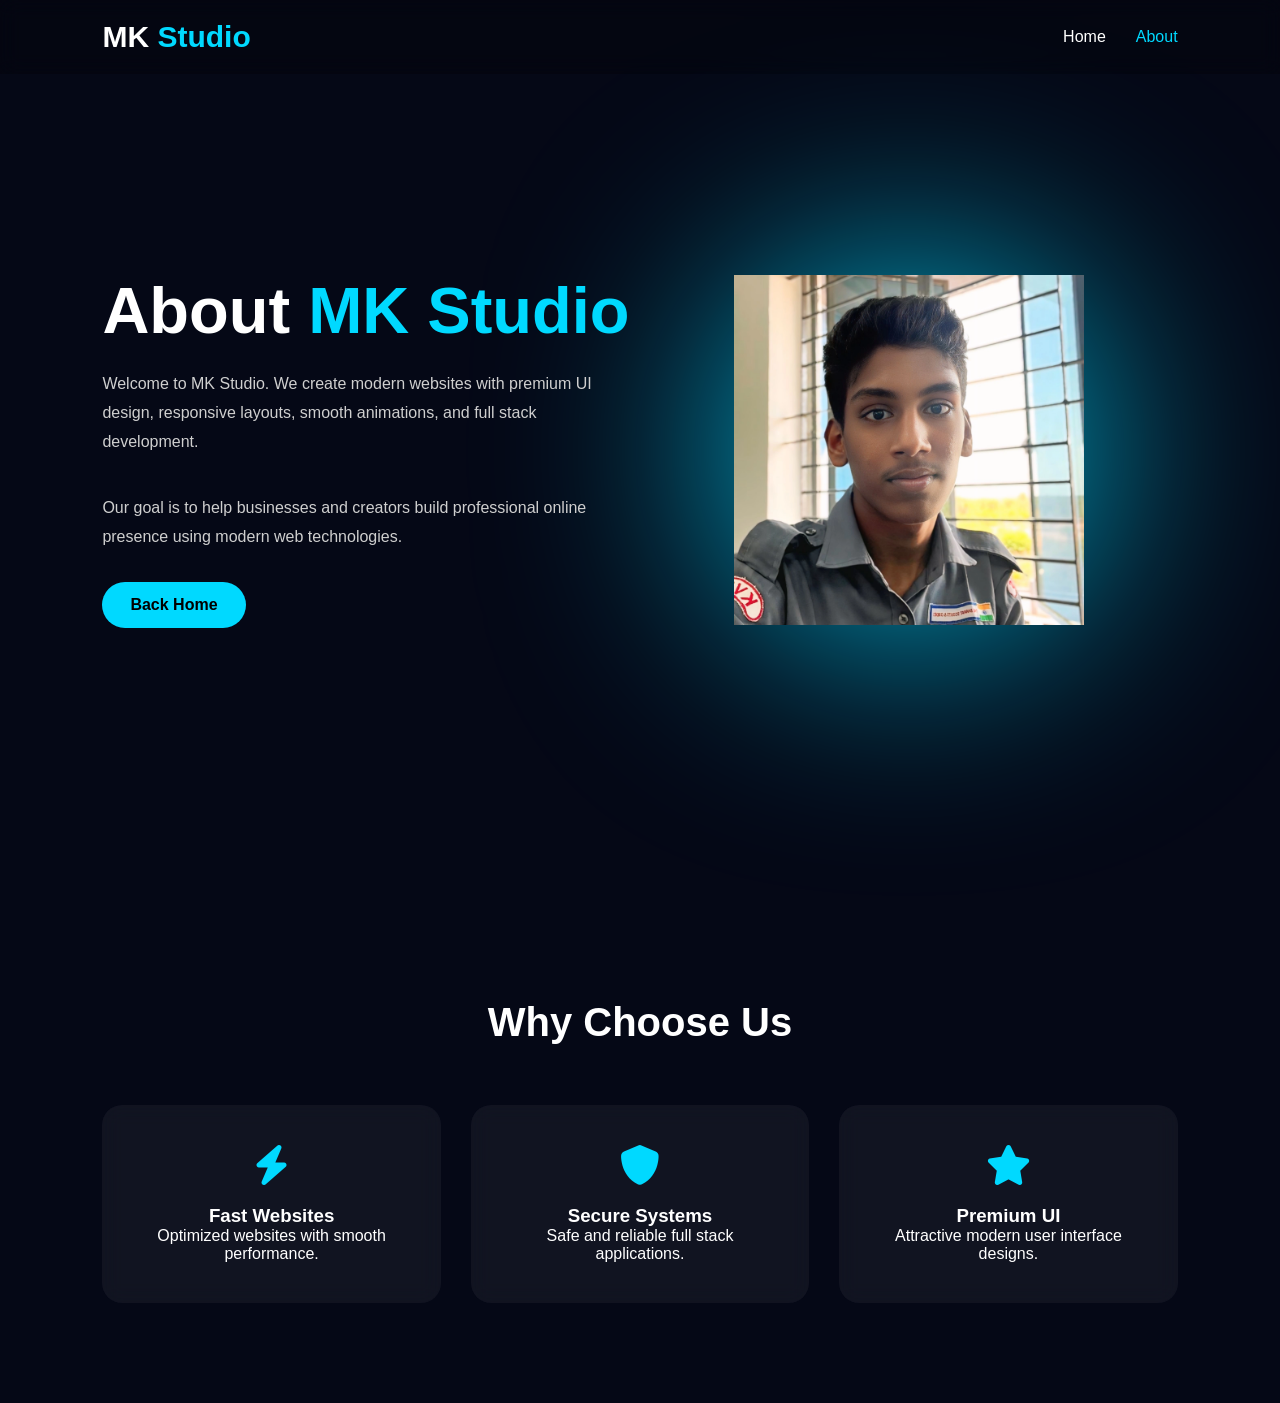
==== about.html @ 915d0017 "Add files via upload" ====
<!DOCTYPE html>
<html lang="en">
<head>
  <meta charset="UTF-8">
  <meta name="viewport" content="width=device-width, initial-scale=1.0">

  <title>About MK Studio</title>

  <link rel="stylesheet" href="style.css">

  <link rel="stylesheet"
  href="https://cdnjs.cloudflare.com/ajax/libs/font-awesome/6.5.2/css/all.min.css"/>
</head>
<body>

  <!-- NAVBAR -->
  <nav class="navbar">

    <div class="logo">
      MK <span>Studio</span>
    </div>

    <ul class="nav-links">
      <li><a href="index.html">Home</a></li>
      <li><a href="#about" class="active">About</a></li>
    </ul>

  </nav>

  <!-- ABOUT SECTION -->
  <section class="hero" id="about">

    <div class="hero-text">

      <h1>
        About <span>MK Studio</span>
      </h1>

      <p>
        Welcome to MK Studio. We create modern websites
        with premium UI design, responsive layouts,
        smooth animations, and full stack development.
      </p>

      <br>

      <p>
        Our goal is to help businesses and creators
        build professional online presence using modern web technologies.
      </p>

      <div class="hero-buttons">
        <a href="index.html" class="btn">
          Back Home
        </a>
      </div>

    </div>

    <div class="hero-image">

      <div class="circle"></div>

      <img src="n.jpg">

    </div>

  </section>

  <!-- CUSTOM SECTION -->
  <section>

    <h2 class="section-title">
      Why Choose Us
    </h2>

    <div class="service-container">

      <div class="service-card">
        <i class="fa-solid fa-bolt"></i>
        <h3>Fast Websites</h3>
        <p>
          Optimized websites with smooth performance.
        </p>
      </div>

      <div class="service-card">
        <i class="fa-solid fa-shield"></i>
        <h3>Secure Systems</h3>
        <p>
          Safe and reliable full stack applications.
        </p>
      </div>

      <div class="service-card">
        <i class="fa-solid fa-star"></i>
        <h3>Premium UI</h3>
        <p>
          Attractive modern user interface designs.
        </p>
      </div>

    </div>

  </section>

  <script src="script.js"></script>

</body>
</html>
---- style.css ----
/* =========================
FILE: style.css
========================= */

*{
  margin:0;
  padding:0;
  box-sizing:border-box;
  font-family:Arial;
}

html{
  scroll-behavior:smooth;
}

body{
  background:#050816;
  color:white;
  overflow-x:hidden;
}

/* GLOW */
.bg-glow{
  position:fixed;
  width:300px;
  height:300px;
  border-radius:50%;
  filter:blur(120px);
  z-index:-1;
}

.glow1{
  background:#ff004c;
  top:-100px;
  left:-100px;
}

.glow2{
  background:#00d9ff;
  bottom:-100px;
  right:-100px;
}

/* NAVBAR */
.navbar{
  width:100%;
  padding:20px 8%;
  display:flex;
  justify-content:space-between;
  align-items:center;
  position:fixed;
  top:0;
  z-index:1000;
  background:rgba(0,0,0,0.2);
  backdrop-filter:blur(10px);
}

.logo{
  font-size:30px;
  font-weight:bold;
}

.logo span{
  color:#00d9ff;
}

.nav-links{
  display:flex;
  gap:30px;
  list-style:none;
}

.nav-links a{
  color:white;
  text-decoration:none;
  transition:0.3s;
}

.nav-links a:hover,
.nav-links .active{
  color:#00d9ff;
}

.menu-btn{
  display:none;
  font-size:25px;
}

/* HERO */
.hero{
  min-height:100vh;
  display:flex;
  justify-content:space-between;
  align-items:center;
  padding:120px 8%;
  flex-wrap:wrap;
}

.hero-text{
  flex:1;
}

.hero-text h1{
  font-size:65px;
  line-height:1.2;
}

.hero-text span{
  color:#00d9ff;
}

.hero-text p{
  margin-top:20px;
  max-width:500px;
  line-height:1.8;
  color:#cfcfcf;
}

.hero-buttons{
  margin-top:30px;
  display:flex;
  gap:20px;
}

.btn{
  padding:14px 28px;
  background:#00d9ff;
  color:black;
  border-radius:40px;
  text-decoration:none;
  font-weight:bold;
  transition:0.3s;
}

.btn:hover{
  transform:translateY(-5px);
  box-shadow:0 0 20px #00d9ff;
}

.btn2{
  background:transparent;
  border:2px solid #00d9ff;
  color:white;
}

/* HERO IMAGE */
.hero-image{
  flex:1;
  display:flex;
  justify-content:center;
  position:relative;
}

.hero-image img{
  width:350px;
  animation:float 4s ease-in-out infinite;
}

.circle{
  position:absolute;
  width:350px;
  height:350px;
  border-radius:50%;
  background:#00d9ff;
  filter:blur(120px);
  z-index:-1;
}

@keyframes float{
  0%{
    transform:translateY(0px);
  }
  50%{
    transform:translateY(-20px);
  }
  100%{
    transform:translateY(0px);
  }
}

/* SECTION */
section{
  padding:100px 8%;
}

.section-title{
  text-align:center;
  font-size:40px;
  margin-bottom:60px;
}

/* SERVICES */
.service-container{
  display:grid;
  grid-template-columns:repeat(auto-fit,minmax(250px,1fr));
  gap:30px;
}

.service-card{
  background:rgba(255,255,255,0.05);
  padding:40px;
  border-radius:20px;
  text-align:center;
  transition:0.4s;
  backdrop-filter:blur(10px);
}

.service-card:hover{
  transform:translateY(-10px);
  box-shadow:0 0 20px #00d9ff;
}

.service-card i{
  font-size:40px;
  color:#00d9ff;
  margin-bottom:20px;
}

/* SKILLS */
.skill{
  margin-bottom:30px;
}

.skill p{
  margin-bottom:10px;
}

.bar{
  width:100%;
  height:12px;
  background:#222;
  border-radius:20px;
}

.bar span{
  display:block;
  height:100%;
  background:#00d9ff;
  border-radius:20px;
}

/* PROJECTS */
.project-container{
  display:grid;
  grid-template-columns:repeat(auto-fit,minmax(280px,1fr));
  gap:30px;
}

.project-card{
  background:#111;
  border-radius:20px;
  overflow:hidden;
  transition:0.4s;
}

.project-card:hover{
  transform:translateY(-10px);
}

.project-card img{
  width:100%;
  height:220px;
  object-fit:cover;
}

.project-content{
  padding:20px;
}

/* CONTACT */
.contact-form{
  max-width:700px;
  margin:auto;
  display:flex;
  flex-direction:column;
  gap:20px;
}

.contact-form input,
.contact-form textarea{
  padding:18px;
  border:none;
  border-radius:15px;
  background:#111827;
  color:white;
}

.contact-form button{
  padding:16px;
  border:none;
  border-radius:15px;
  background:#00d9ff;
  font-size:18px;
  font-weight:bold;
  cursor:pointer;
}

/* FOOTER */
footer{
  padding:40px;
  text-align:center;
  background:#02040d;
}

.socials{
  margin:20px 0;
}

.socials i{
  margin:0 10px;
  font-size:24px;
  color:#00d9ff;
}

/* MOBILE */
@media(max-width:900px){

  .hero{
    flex-direction:column-reverse;
    text-align:center;
  }

  .hero-text h1{
    font-size:45px;
  }

  .hero-text p{
    margin:auto;
    margin-top:20px;
  }

  .hero-buttons{
    justify-content:center;
  }

  .nav-links{
    position:absolute;
    top:80px;
    right:-100%;
    width:250px;
    height:300px;
    background:#111827;
    flex-direction:column;
    align-items:center;
    justify-content:center;
    transition:0.5s;
  }

  .nav-links.active{
    right:20px;
  }

  .menu-btn{
    display:block;
  }

}
/* WHATSAPP FLOAT BUTTON */

.whatsapp-float{

  position:fixed;

  width:65px;
  height:65px;

  bottom:25px;
  right:25px;

  background:#25d366;

  color:white;

  border-radius:50%;

  display:flex;
  justify-content:center;
  align-items:center;

  font-size:35px;

  text-decoration:none;

  box-shadow:0 0 20px rgba(37,211,102,0.7);

  z-index:1000;

  animation:floatWhatsapp 2s infinite ease-in-out;

  transition:0.3s;
}

.whatsapp-float:hover{

  transform:scale(1.1);

}

@keyframes floatWhatsapp{

  0%{
    transform:translateY(0px);
  }

  50%{
    transform:translateY(-10px);
  }

  100%{
    transform:translateY(0px);
  }

}
/* ===== STATS ===== */

.stats{
  display:flex;
  justify-content:space-around;
  flex-wrap:wrap;
  margin-top:50px;
  text-align:center;
}

.stat-box{
  margin:20px;
}

.stat-box h2{
  font-size:40px;
  color:#00d9ff;
}

.stat-box p{
  margin-top:10px;
  color:#ccc;
}
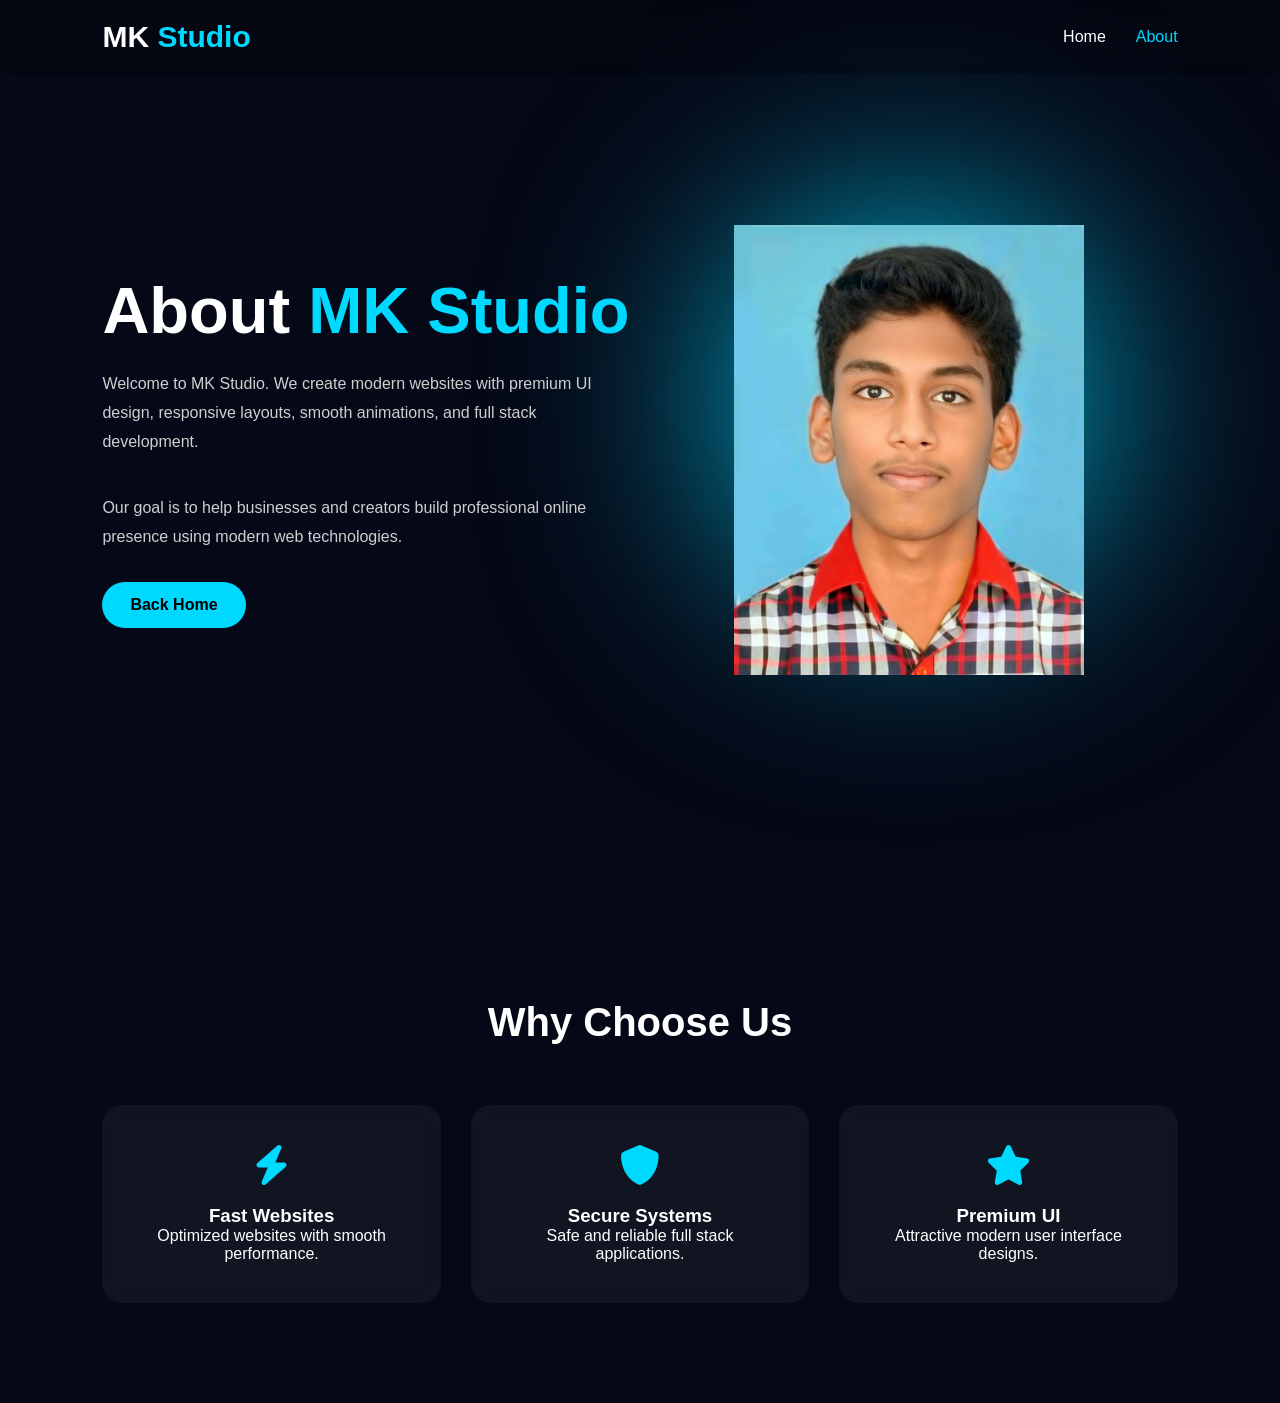
==== commit 3653c29d: "Update about.html" ====
--- a/about.html
+++ b/about.html
@@ -61,7 +61,7 @@
 
       <div class="circle"></div>
 
-      <img src="n.jpg">
+      <img src="mani.jpg">
 
     </div>
 
@@ -107,4 +107,4 @@
   <script src="script.js"></script>
 
 </body>
-</html>+</html>
